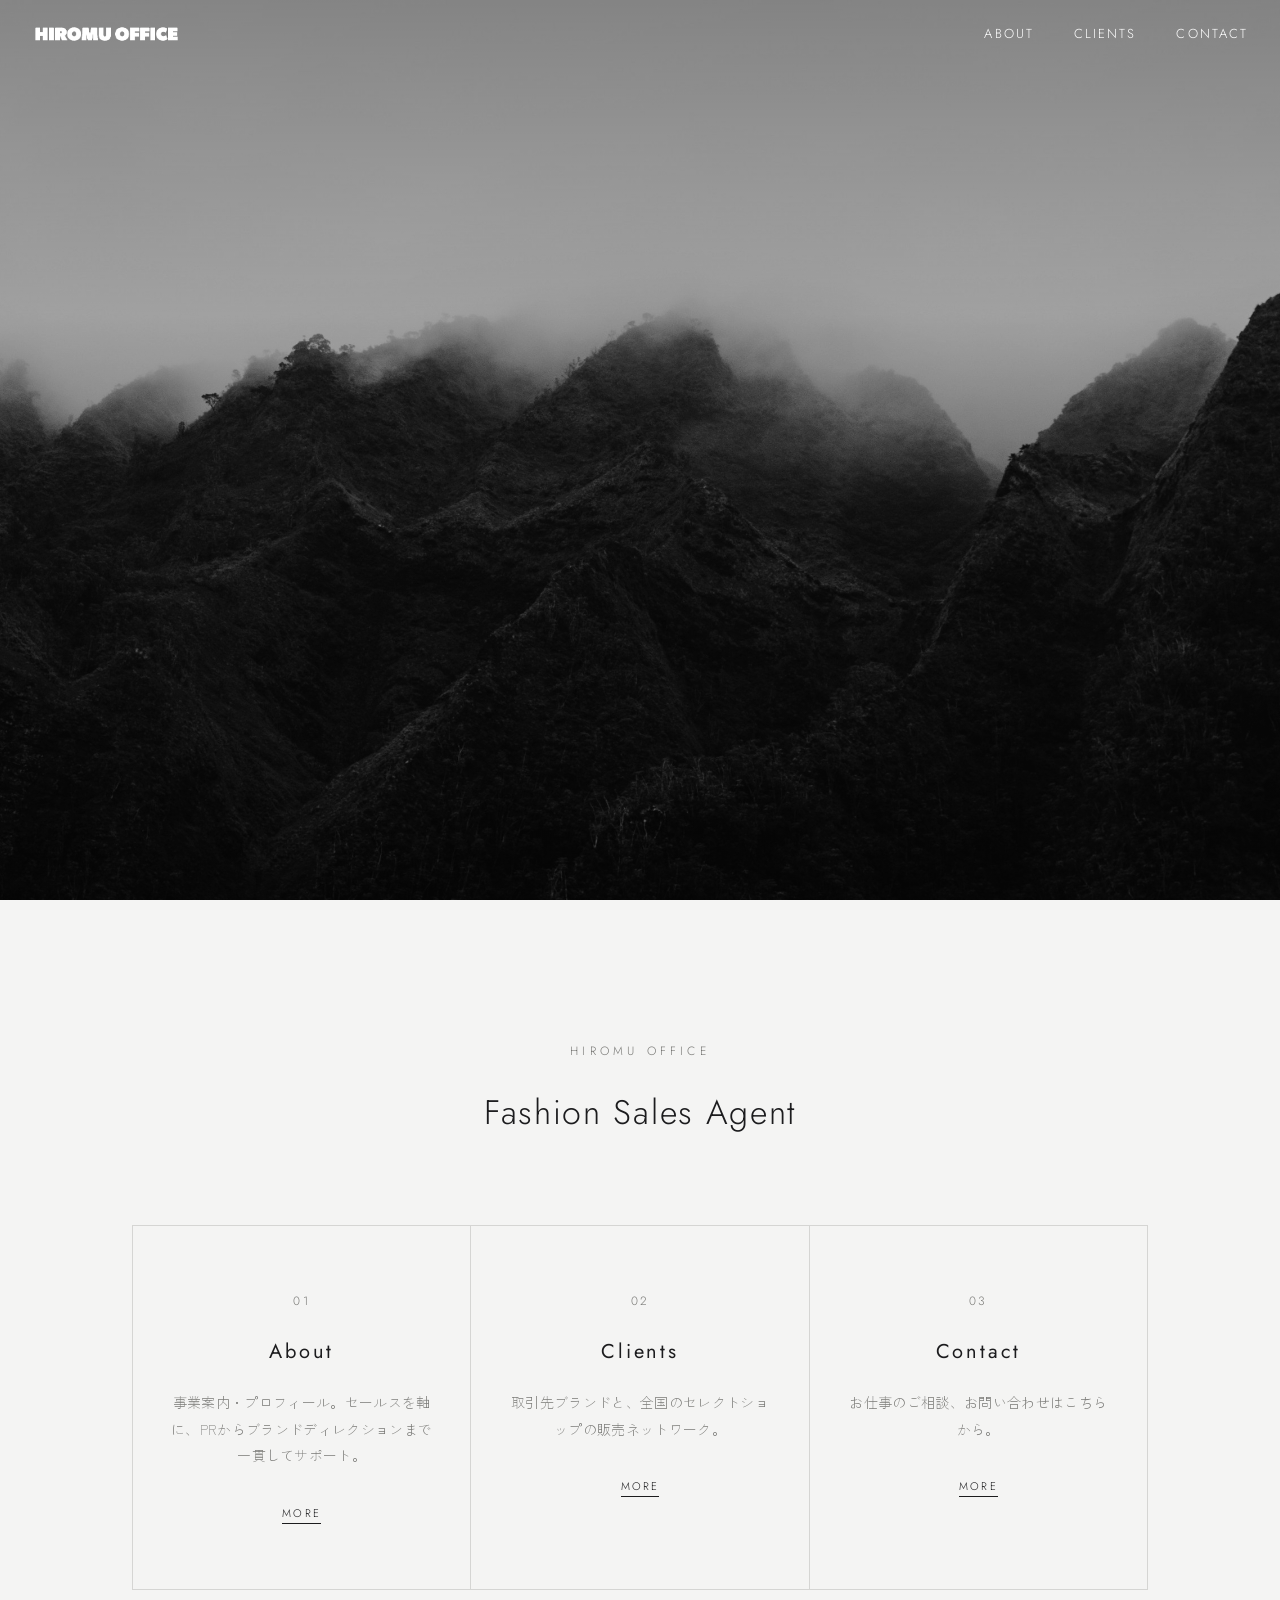
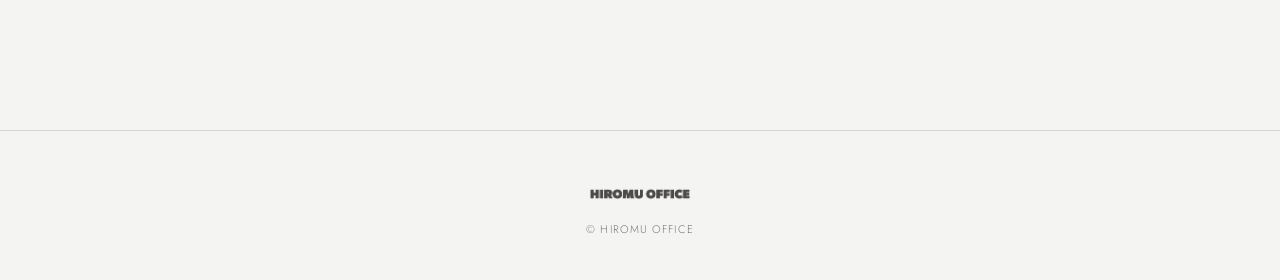
==== index.html @ c68a64c3 "Remove all headline text from TOP hero, keep photo only" ====
<!DOCTYPE html>
<html lang="ja">
<head>
<meta charset="UTF-8">
<meta name="viewport" content="width=device-width, initial-scale=1.0">
<title>HIROMU OFFICE | アパレル・アイウエア セールスエージェント</title>
<meta name="description" content="HIROMU OFFICEは、アパレル・アイウエア・服飾雑貨を中心に、ブランドと小売店をつなぐセールスエージェントです。セールス、PR、MD、マーケティング、ブランドディレクションまで一貫してサポートします。">
<link rel="stylesheet" href="css/style.css">
</head>
<body class="has-photo-hero">

<header class="site-header">
  <a href="index.html" class="logo-mark"><img src="assets/logo.png" alt="HIROMU OFFICE"></a>
  <button class="nav-toggle" aria-label="メニュー">
    <span></span><span></span><span></span>
  </button>
  <ul class="nav-list">
    <li><a href="about.html">About</a></li>
    <li><a href="clients.html">Clients</a></li>
    <li><a href="contact.html">Contact</a></li>
  </ul>
</header>

<section class="top-hero">
  <div class="top-hero-photo">
    <img src="assets/hero-mountains.jpg" alt="HIROMU OFFICE">
  </div>
</section>

<section class="section-pad" id="explore">
  <div class="wrap">
    <div class="section-head">
      <span class="eyebrow">HIROMU OFFICE</span>
      <h2 class="tagline">Fashion Sales Agent</h2>
    </div>
    <div class="card-grid">
      <a class="nav-card" href="about.html">
        <span class="num">01</span>
        <h3>About</h3>
        <p>事業案内・プロフィール。セールスを軸に、PRからブランドディレクションまで一貫してサポート。</p>
        <span class="more">More</span>
      </a>
      <a class="nav-card" href="clients.html">
        <span class="num">02</span>
        <h3>Clients</h3>
        <p>取引先ブランドと、全国のセレクトショップの販売ネットワーク。</p>
        <span class="more">More</span>
      </a>
      <a class="nav-card" href="contact.html">
        <span class="num">03</span>
        <h3>Contact</h3>
        <p>お仕事のご相談、お問い合わせはこちらから。</p>
        <span class="more">More</span>
      </a>
    </div>
  </div>
</section>

<footer class="site-footer">
  <img src="assets/logo.png" alt="HIROMU OFFICE">
  <p class="copyright">&copy; HIROMU OFFICE</p>
</footer>

<script src="js/main.js"></script>
</body>
</html>
---- css/style.css ----
@import url('https://fonts.googleapis.com/css2?family=Fraunces:opsz,wght@9..144,500;9..144,600;9..144,700&family=Jost:wght@300;400;500;700&family=Zen+Kaku+Gothic+New:wght@300;400;500;700&family=Zen+Old+Mincho:wght@400;500&display=swap');

:root {
  --ink: #1c1c1e;
  --paper: #f4f4f3;
  --line: #d5d5d3;
  --muted: #787875;
  --accent: #1c1c1e;
  --max: 1080px;
}

* { box-sizing: border-box; margin: 0; padding: 0; }

html { scroll-behavior: smooth; }

body {
  font-family: 'Zen Kaku Gothic New', -apple-system, BlinkMacSystemFont, 'Hiragino Sans', 'Yu Gothic', sans-serif;
  font-weight: 300;
  color: var(--ink);
  background: var(--paper);
  line-height: 1.9;
  letter-spacing: 0.02em;
  -webkit-font-smoothing: antialiased;
}

a { color: inherit; text-decoration: none; }

img { max-width: 100%; display: block; }

.wrap {
  max-width: var(--max);
  margin: 0 auto;
  padding: 0 32px;
}

/* Header */
.site-header {
  position: fixed;
  top: 0; left: 0; right: 0;
  z-index: 100;
  display: flex;
  align-items: center;
  justify-content: space-between;
  padding: 22px 32px;
  mix-blend-mode: normal;
  transition: background 0.3s ease, box-shadow 0.3s ease;
}

.site-header.solid {
  background: rgba(250, 250, 248, 0.92);
  backdrop-filter: blur(6px);
  box-shadow: 0 1px 0 var(--line);
}

.logo-mark img { height: 20px; width: auto; }

.nav-list {
  display: flex;
  gap: 40px;
  list-style: none;
  font-family: 'Jost', sans-serif;
  font-size: 13px;
  letter-spacing: 0.16em;
  text-transform: uppercase;
}

.nav-list a {
  position: relative;
  padding-bottom: 4px;
}

.nav-list a::after {
  content: '';
  position: absolute;
  left: 0; right: 0; bottom: 0;
  height: 1px;
  background: var(--ink);
  transform: scaleX(0);
  transform-origin: right;
  transition: transform 0.3s ease;
}

.nav-list a:hover::after,
.nav-list a.active::after {
  transform: scaleX(1);
  transform-origin: left;
}

.nav-toggle {
  display: none;
  flex-direction: column;
  gap: 5px;
  background: none;
  border: none;
  cursor: pointer;
  z-index: 200;
}

.nav-toggle span {
  width: 24px;
  height: 1px;
  background: var(--ink);
  display: block;
}

/* TOP page: full-bleed photo hero */
.top-hero {
  position: relative;
  height: 100svh;
  overflow: hidden;
}

.top-hero-photo {
  position: absolute;
  inset: 0;
}

.top-hero-photo img {
  width: 100%;
  height: 100%;
  object-fit: cover;
  display: block;
  filter: contrast(0.92) brightness(0.85) saturate(0.9);
}

.top-hero-photo::after {
  content: '';
  position: absolute;
  inset: 0;
  background: linear-gradient(180deg, rgba(0,0,0,0.35) 0%, rgba(0,0,0,0.15) 35%, rgba(0,0,0,0.45) 100%);
}

body.has-photo-hero .site-header:not(.solid) .logo-mark img {
  filter: invert(1) brightness(1.6);
}

body.has-photo-hero .site-header:not(.solid):not(:has(.nav-list.open)) .nav-toggle span {
  background: #fff;
}

@media (min-width: 861px) {
  body.has-photo-hero .site-header:not(.solid) .nav-list a {
    color: #fff;
  }
}

/* Section shell */
section { position: relative; }

.section-pad {
  padding: 140px 0;
}

.section-pad + .section-pad,
.section-alt + .section-pad {
  border-top: 1px solid var(--line);
}

.section-alt {
  background: #e9e9e7;
}

.section-head {
  text-align: center;
  margin-bottom: 80px;
}

.section-head .eyebrow {
  font-family: 'Jost', sans-serif;
  font-size: 12px;
  letter-spacing: 0.35em;
  text-transform: uppercase;
  color: var(--muted);
  display: block;
  margin-bottom: 18px;
}

.section-head h2 {
  font-weight: 500;
  font-size: clamp(22px, 3vw, 30px);
  letter-spacing: 0.08em;
}

.section-head h2.tagline {
  font-family: 'Jost', sans-serif;
  font-weight: 300;
  font-size: clamp(20px, 3.4vw, 34px);
  letter-spacing: 0.05em;
}

/* Nav cards on top page */
.card-grid {
  display: grid;
  grid-template-columns: repeat(3, 1fr);
  gap: 1px;
  background: var(--line);
  border: 1px solid var(--line);
}

.nav-card {
  background: var(--paper);
  padding: 64px 36px;
  text-align: center;
  transition: background 0.3s ease;
}

.nav-card:hover { background: #fff; }

.nav-card .num {
  font-family: 'Jost', sans-serif;
  font-size: 12px;
  color: var(--muted);
  letter-spacing: 0.2em;
  margin-bottom: 20px;
  display: block;
}

.nav-card h3 {
  font-family: 'Jost', sans-serif;
  font-weight: 400;
  font-size: 20px;
  letter-spacing: 0.14em;
  margin-bottom: 18px;
}

.nav-card p {
  font-size: 14px;
  color: var(--muted);
  line-height: 1.9;
  margin-bottom: 26px;
}

.nav-card .more {
  font-family: 'Jost', sans-serif;
  font-size: 11px;
  letter-spacing: 0.2em;
  text-transform: uppercase;
  border-bottom: 1px solid var(--ink);
  padding-bottom: 2px;
}

/* Body copy */
.lead {
  max-width: 720px;
  margin: 0 auto;
  font-size: 16px;
  line-height: 2.1;
}

.lead p + p { margin-top: 1.6em; }

.director-intro {
  font-family: 'Zen Old Mincho', serif;
  font-weight: 400;
  font-size: 14px;
  letter-spacing: 0.03em;
}

.director-block .name-jp.director-intro {
  font-size: 17px;
  font-weight: 500;
}

.director-block {
  max-width: 720px;
  margin: 64px auto 0;
  padding-top: 40px;
  border-top: 1px solid var(--line);
  text-align: center;
}

/* Split layout: media + body side by side */
.split {
  display: grid;
  grid-template-columns: minmax(240px, 360px) 1fr;
  gap: 64px;
  align-items: start;
  max-width: var(--max);
  margin: 0 auto;
}

.split.split-reverse {
  grid-template-columns: 1fr minmax(240px, 360px);
}

.split.split-reverse .split-media { order: 2; }
.split.split-reverse .split-body { order: 1; }

.split-media img {
  width: 100%;
  aspect-ratio: 4 / 5;
  object-fit: cover;
  filter: grayscale(1);
}

.no-image-media {
  aspect-ratio: 4 / 5;
  display: flex;
  align-items: center;
  justify-content: center;
  border: 1px solid var(--line);
}

.no-image-media span {
  font-family: 'Jost', sans-serif;
  font-size: 12px;
  letter-spacing: 0.14em;
  text-transform: uppercase;
  color: var(--muted);
}

.split-body .lead {
  max-width: none;
  margin: 0;
}

.split-body .director-block {
  max-width: none;
  margin: 48px 0 0;
  text-align: left;
}

@media (max-width: 860px) {
  .split,
  .split.split-reverse {
    grid-template-columns: 1fr;
    gap: 32px;
  }

  .split.split-reverse .split-media,
  .split.split-reverse .split-body {
    order: initial;
  }

  .split-media img {
    max-width: 340px;
    margin: 0 auto;
  }
}

.director-block .role {
  font-family: 'Jost', sans-serif;
  font-size: 11px;
  letter-spacing: 0.25em;
  text-transform: uppercase;
  color: var(--muted);
  margin-bottom: 14px;
}

.director-block .name-jp {
  font-size: 20px;
  letter-spacing: 0.1em;
  margin-bottom: 6px;
}

.director-block .name-en {
  font-family: 'Jost', sans-serif;
  font-size: 13px;
  letter-spacing: 0.12em;
  color: var(--muted);
}

/* Services */
.service-buttons {
  max-width: var(--max);
  margin: 0 auto;
  display: flex;
  flex-wrap: wrap;
  justify-content: center;
  gap: 18px;
}

.service-btn {
  position: relative;
  font-family: 'Jost', sans-serif;
  background: transparent;
  border: 1px solid var(--ink);
  border-radius: 999px;
  padding: 16px 30px;
  cursor: pointer;
  -webkit-tap-highlight-color: transparent;
}

.btn-label {
  position: relative;
  z-index: 1;
  font-size: 13px;
  letter-spacing: 0.1em;
  text-transform: uppercase;
  color: var(--ink);
  transition: color 0.3s ease;
}

.service-btn::before {
  content: '';
  position: absolute;
  inset: 0;
  border-radius: 999px;
  background: var(--ink);
  transform: scaleX(0);
  transition: transform 0.35s ease;
  z-index: 0;
}

.service-btn:hover::before,
.service-btn:focus-visible::before {
  transform: scaleX(1);
}

.service-btn:hover .btn-label,
.service-btn:focus-visible .btn-label {
  color: var(--paper);
}

.btn-tooltip {
  position: absolute;
  bottom: calc(100% + 14px);
  left: 50%;
  width: 240px;
  transform: translateX(-50%) translateY(6px);
  background: var(--ink);
  color: var(--paper);
  font-family: 'Zen Kaku Gothic New', sans-serif;
  font-size: 13px;
  line-height: 1.8;
  letter-spacing: 0.02em;
  text-transform: none;
  text-align: left;
  padding: 16px 18px;
  border-radius: 10px;
  opacity: 0;
  pointer-events: none;
  transition: opacity 0.25s ease, transform 0.25s ease;
  z-index: 20;
}

.btn-tooltip::after {
  content: '';
  position: absolute;
  top: 100%;
  left: 50%;
  transform: translateX(-50%);
  border: 6px solid transparent;
  border-top-color: var(--ink);
}

.service-btn:hover .btn-tooltip,
.service-btn:focus-visible .btn-tooltip,
.service-btn.is-open .btn-tooltip {
  opacity: 1;
  transform: translateX(-50%) translateY(0);
}

.service-btn.is-open::before {
  transform: scaleX(1);
}

.service-btn.is-open .btn-label {
  color: var(--paper);
}

/* Career timeline */
.timeline {
  max-width: 760px;
  margin: 0 auto;
}

.timeline-item {
  display: grid;
  grid-template-columns: 150px 1fr;
  gap: 32px;
  padding: 36px 0;
  border-bottom: 1px solid var(--line);
}

.timeline-item:first-child { border-top: 1px solid var(--line); }

.timeline-item .year {
  font-family: 'Jost', sans-serif;
  font-size: 14px;
  letter-spacing: 0.08em;
  color: var(--muted);
  white-space: nowrap;
}

.timeline-item .org {
  font-size: 16px;
  font-weight: 500;
  letter-spacing: 0.04em;
  margin-bottom: 10px;
}

.timeline-item .desc {
  font-size: 14px;
  color: var(--muted);
  line-height: 1.85;
}

/* Clients */
.client-grid {
  max-width: 460px;
  margin: 0 auto;
  display: flex;
  flex-direction: column;
  gap: 110px;
}

.client-card {
  text-align: center;
}

.client-photo {
  aspect-ratio: 4 / 5;
  overflow: hidden;
  margin-bottom: 26px;
}

.client-photo img {
  width: 100%;
  height: 100%;
  object-fit: cover;
  filter: grayscale(1);
  transition: filter 0.4s ease, transform 0.6s ease;
}

.client-card:hover .client-photo img {
  filter: grayscale(0);
  transform: scale(1.03);
}

.client-card .client-name {
  display: block;
  font-family: 'Jost', sans-serif;
  font-size: clamp(22px, 3.2vw, 32px);
  letter-spacing: 0.06em;
  text-transform: uppercase;
}

.client-card .client-name.normal-case {
  text-transform: none;
}

.client-card.no-image {
  padding: 60px 0;
  border: 1px solid var(--line);
}

.client-card.no-image .client-name {
  color: var(--muted);
}

.network-text {
  max-width: 640px;
  margin: 48px auto 0;
  text-align: center;
  font-size: 15px;
  color: var(--muted);
  line-height: 2;
}

.network-text strong {
  color: var(--ink);
  font-weight: 500;
}

/* Contact form */
.contact-form {
  max-width: 560px;
  margin: 0 auto;
}

.field {
  margin-bottom: 30px;
}

.field label {
  display: block;
  font-family: 'Jost', sans-serif;
  font-size: 11px;
  letter-spacing: 0.2em;
  text-transform: uppercase;
  color: var(--muted);
  margin-bottom: 10px;
}

.field input,
.field textarea {
  width: 100%;
  border: none;
  border-bottom: 1px solid var(--line);
  background: transparent;
  padding: 10px 2px;
  font-family: inherit;
  font-size: 15px;
  color: var(--ink);
  transition: border-color 0.3s ease;
}

.field textarea { resize: vertical; min-height: 120px; }

.field input:focus,
.field textarea:focus {
  outline: none;
  border-color: var(--ink);
}

.field .req {
  font-size: 10px;
  color: var(--muted);
  margin-left: 6px;
}

.submit-btn {
  display: inline-block;
  font-family: 'Jost', sans-serif;
  font-size: 12px;
  letter-spacing: 0.2em;
  text-transform: uppercase;
  background: var(--ink);
  color: var(--paper);
  border: 1px solid var(--ink);
  padding: 16px 44px;
  cursor: pointer;
  transition: background 0.3s ease, color 0.3s ease;
  width: 100%;
}

.submit-btn:hover {
  background: transparent;
  color: var(--ink);
}

.submit-btn:disabled {
  opacity: 0.5;
  cursor: default;
}

.form-status {
  margin-top: 20px;
  text-align: center;
  font-size: 13px;
  letter-spacing: 0.04em;
  min-height: 1.4em;
}

.form-status.is-success { color: #2f6b3a; }
.form-status.is-error { color: #a33; }

.contact-note {
  max-width: 560px;
  margin: 0 auto 56px;
  text-align: center;
  font-size: 13px;
  color: var(--muted);
  line-height: 1.9;
}

/* Footer */
.site-footer {
  padding: 56px 32px 40px;
  text-align: center;
  border-top: 1px solid var(--line);
}

.site-footer img {
  height: 14px;
  margin: 0 auto 18px;
  opacity: 0.7;
}

.site-footer .copyright {
  font-family: 'Jost', sans-serif;
  font-size: 11px;
  letter-spacing: 0.1em;
  color: var(--muted);
}

/* Responsive */
@media (max-width: 860px) {
  .nav-list {
    position: fixed;
    top: 0; right: 0;
    height: 100vh;
    width: 78vw;
    max-width: 320px;
    background: var(--paper);
    flex-direction: column;
    justify-content: center;
    align-items: flex-start;
    gap: 30px;
    padding: 0 48px;
    transform: translateX(100%);
    transition: transform 0.4s ease;
    box-shadow: -2px 0 24px rgba(0,0,0,0.06);
  }

  .nav-list.open { transform: translateX(0); }

  .nav-toggle { display: flex; }

  .card-grid { grid-template-columns: 1fr; }

  .service-buttons { gap: 12px; }

  .btn-tooltip { width: min(230px, 76vw); }

  .timeline-item { grid-template-columns: 1fr; gap: 10px; }

  .client-grid { gap: 70px; }

  .section-pad { padding: 90px 0; }

  .hero-split {
    grid-template-columns: 1fr;
    min-height: auto;
    padding: 16px;
    gap: 16px;
  }

  .hero-split-text { padding: 100px 8px 24px; }

  .hero-split-media { aspect-ratio: 4 / 5; border-radius: 16px; }
}
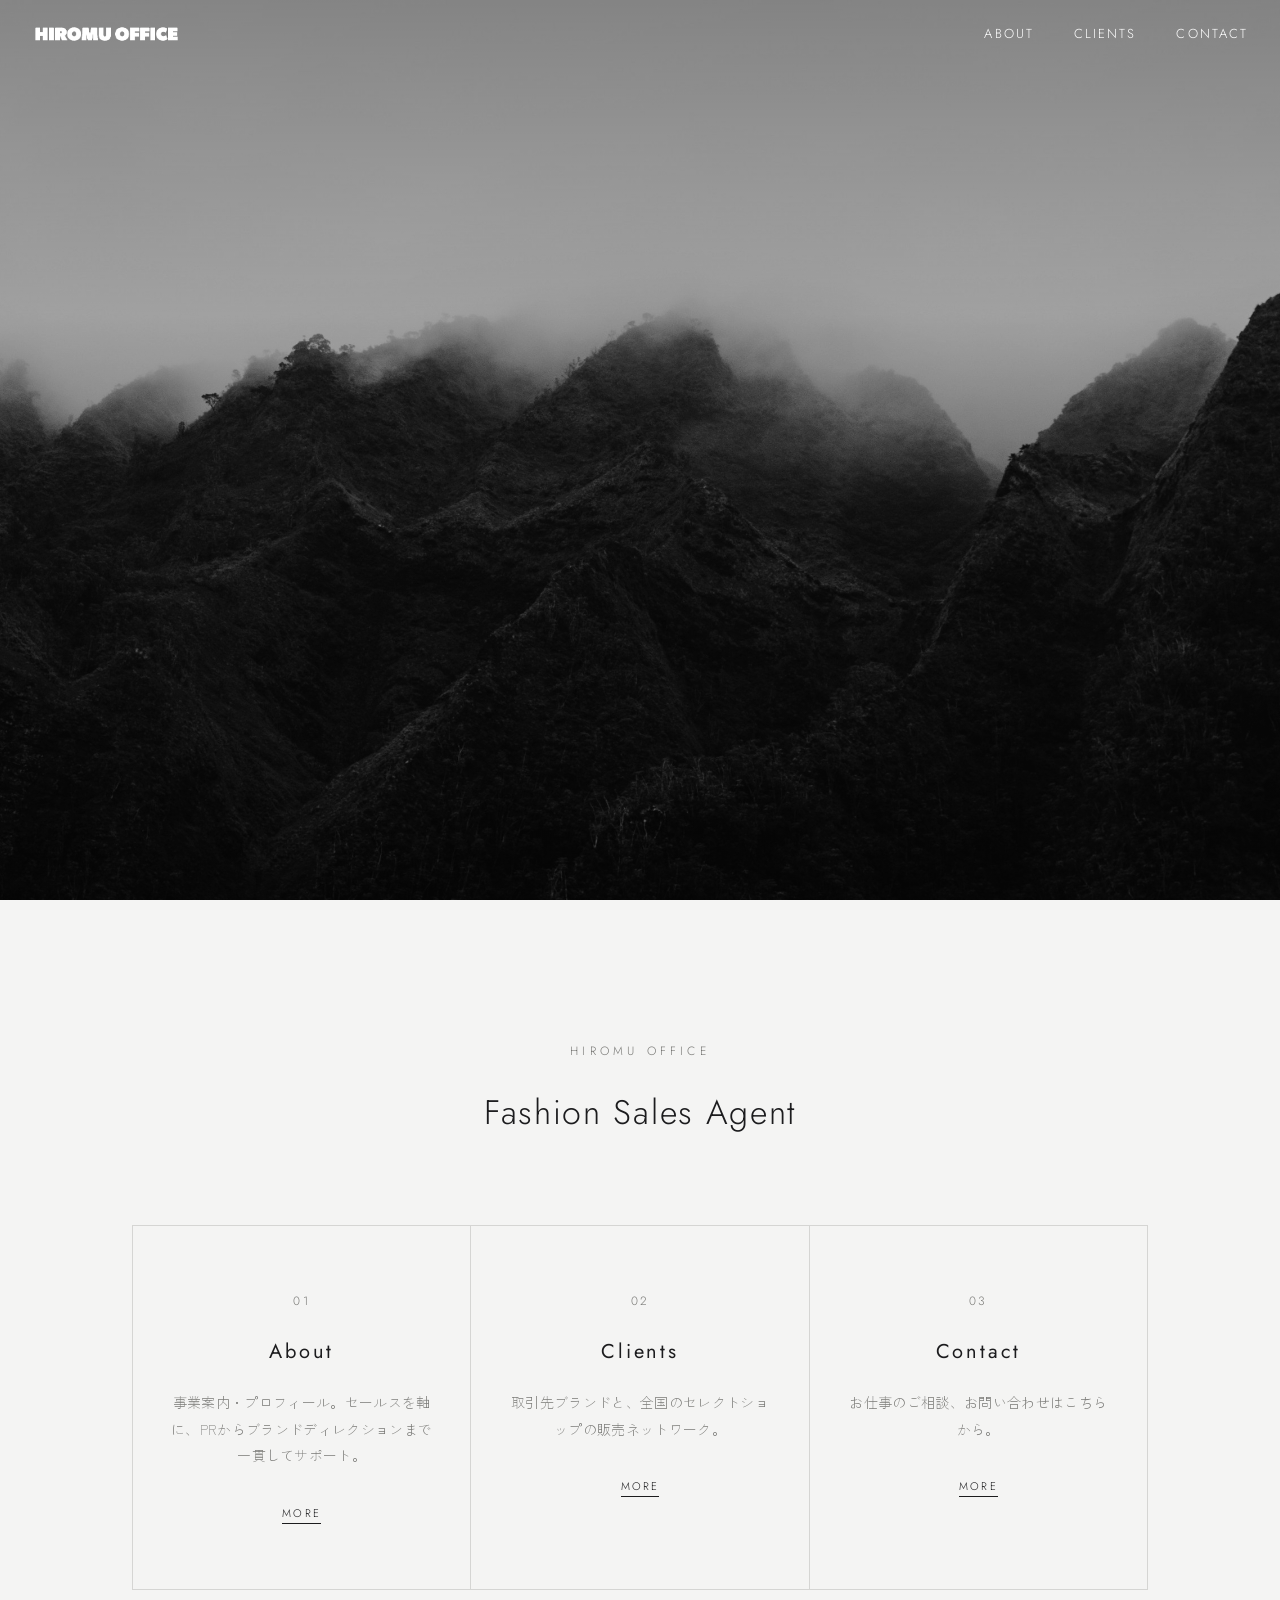
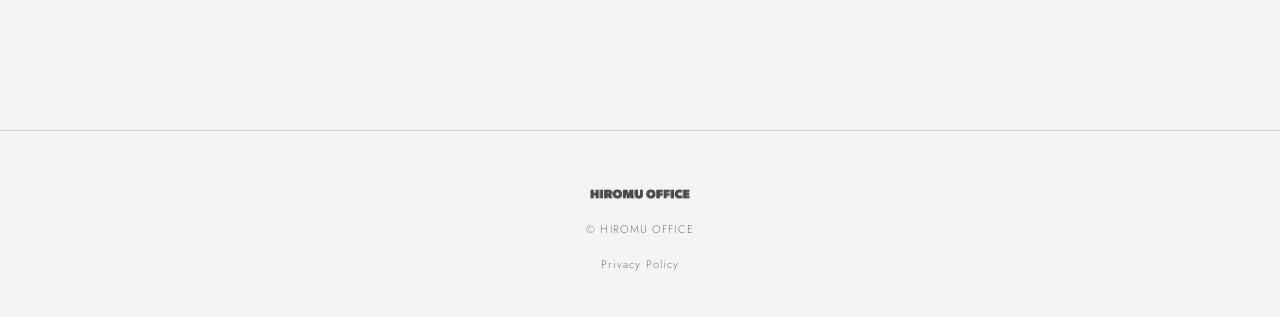
==== commit b95f96cd: "Add Privacy Policy page and link it from the site footer" ====
--- a/index.html
+++ b/index.html
@@ -59,6 +59,7 @@
 <footer class="site-footer">
   <img src="assets/logo.png" alt="HIROMU OFFICE">
   <p class="copyright">&copy; HIROMU OFFICE</p>
+  <a href="privacy.html" class="footer-link">Privacy Policy</a>
 </footer>
 
 <script src="js/main.js"></script>
--- a/css/style.css
+++ b/css/style.css
@@ -163,6 +163,67 @@
 .section-head {
   text-align: center;
   margin-bottom: 80px;
+}
+
+/* Full-bleed photo background section (About page director intro) */
+.photo-bg-section {
+  position: relative;
+  overflow: hidden;
+  padding: 160px 0;
+  min-height: 90vh;
+  display: flex;
+  align-items: center;
+  background: var(--paper);
+}
+
+.photo-bg-media {
+  position: absolute;
+  inset: 0;
+  z-index: 0;
+}
+
+.photo-bg-media img {
+  width: 100%;
+  height: 100%;
+  object-fit: cover;
+  display: block;
+  filter: contrast(0.9) brightness(1.05) saturate(0.85);
+  opacity: 0.16;
+}
+
+.photo-bg-media::after {
+  content: '';
+  position: absolute;
+  inset: 0;
+  background: linear-gradient(100deg, var(--paper) 0%, rgba(244,244,243,0.75) 45%, rgba(244,244,243,0.55) 100%);
+}
+
+.photo-bg-content {
+  position: relative;
+  z-index: 1;
+}
+
+.photo-bg-content .section-head {
+  text-align: left;
+  margin-bottom: 40px;
+}
+
+.photo-bg-content .lead {
+  max-width: 560px;
+  margin: 0;
+}
+
+.photo-bg-content .director-block {
+  max-width: 560px;
+  margin: 48px 0 0;
+  text-align: left;
+}
+
+@media (max-width: 860px) {
+  .photo-bg-section {
+    padding: 100px 0;
+    min-height: auto;
+  }
 }
 
 .section-head .eyebrow {
@@ -675,6 +736,102 @@
   color: var(--muted);
 }
 
+.site-footer .footer-link {
+  display: inline-block;
+  margin-top: 14px;
+  font-family: 'Jost', sans-serif;
+  font-size: 11px;
+  letter-spacing: 0.1em;
+  color: var(--muted);
+  border-bottom: 1px solid transparent;
+}
+
+.site-footer .footer-link:hover {
+  border-bottom-color: var(--muted);
+}
+
+/* Legal / Privacy Policy */
+.legal {
+  max-width: 720px;
+  margin: 0 auto;
+  font-size: 15px;
+  line-height: 1.9;
+}
+
+.legal .meta {
+  font-family: 'Jost', sans-serif;
+  font-size: 12px;
+  letter-spacing: 0.04em;
+  color: var(--muted);
+  margin-bottom: 40px;
+}
+
+.legal p {
+  margin-bottom: 1.2em;
+}
+
+.legal .article-title {
+  font-weight: 500;
+  font-size: 17px;
+  letter-spacing: 0.03em;
+  margin: 48px 0 16px;
+  padding-top: 32px;
+  border-top: 1px solid var(--line);
+}
+
+.legal .article-title:first-of-type {
+  margin-top: 0;
+  padding-top: 0;
+  border-top: none;
+}
+
+.legal ul {
+  margin: 0 0 1.2em;
+  padding-left: 1.4em;
+}
+
+.legal li {
+  color: var(--muted);
+  margin-bottom: 10px;
+  line-height: 1.8;
+}
+
+.legal-table {
+  margin-top: 56px;
+  padding-top: 32px;
+  border-top: 1px solid var(--line);
+  display: grid;
+  grid-template-columns: 140px 1fr;
+  gap: 14px 24px;
+  font-size: 14px;
+}
+
+.legal-table dt {
+  color: var(--muted);
+}
+
+.legal-table dd {
+  color: var(--ink);
+  line-height: 1.8;
+}
+
+@media (max-width: 860px) {
+  .legal-table {
+    grid-template-columns: 1fr;
+    gap: 4px 0;
+  }
+
+  .legal-table dt {
+    margin-top: 16px;
+    font-size: 12px;
+    letter-spacing: 0.05em;
+  }
+
+  .legal-table dt:first-child {
+    margin-top: 0;
+  }
+}
+
 /* Responsive */
 @media (max-width: 860px) {
   .nav-list {
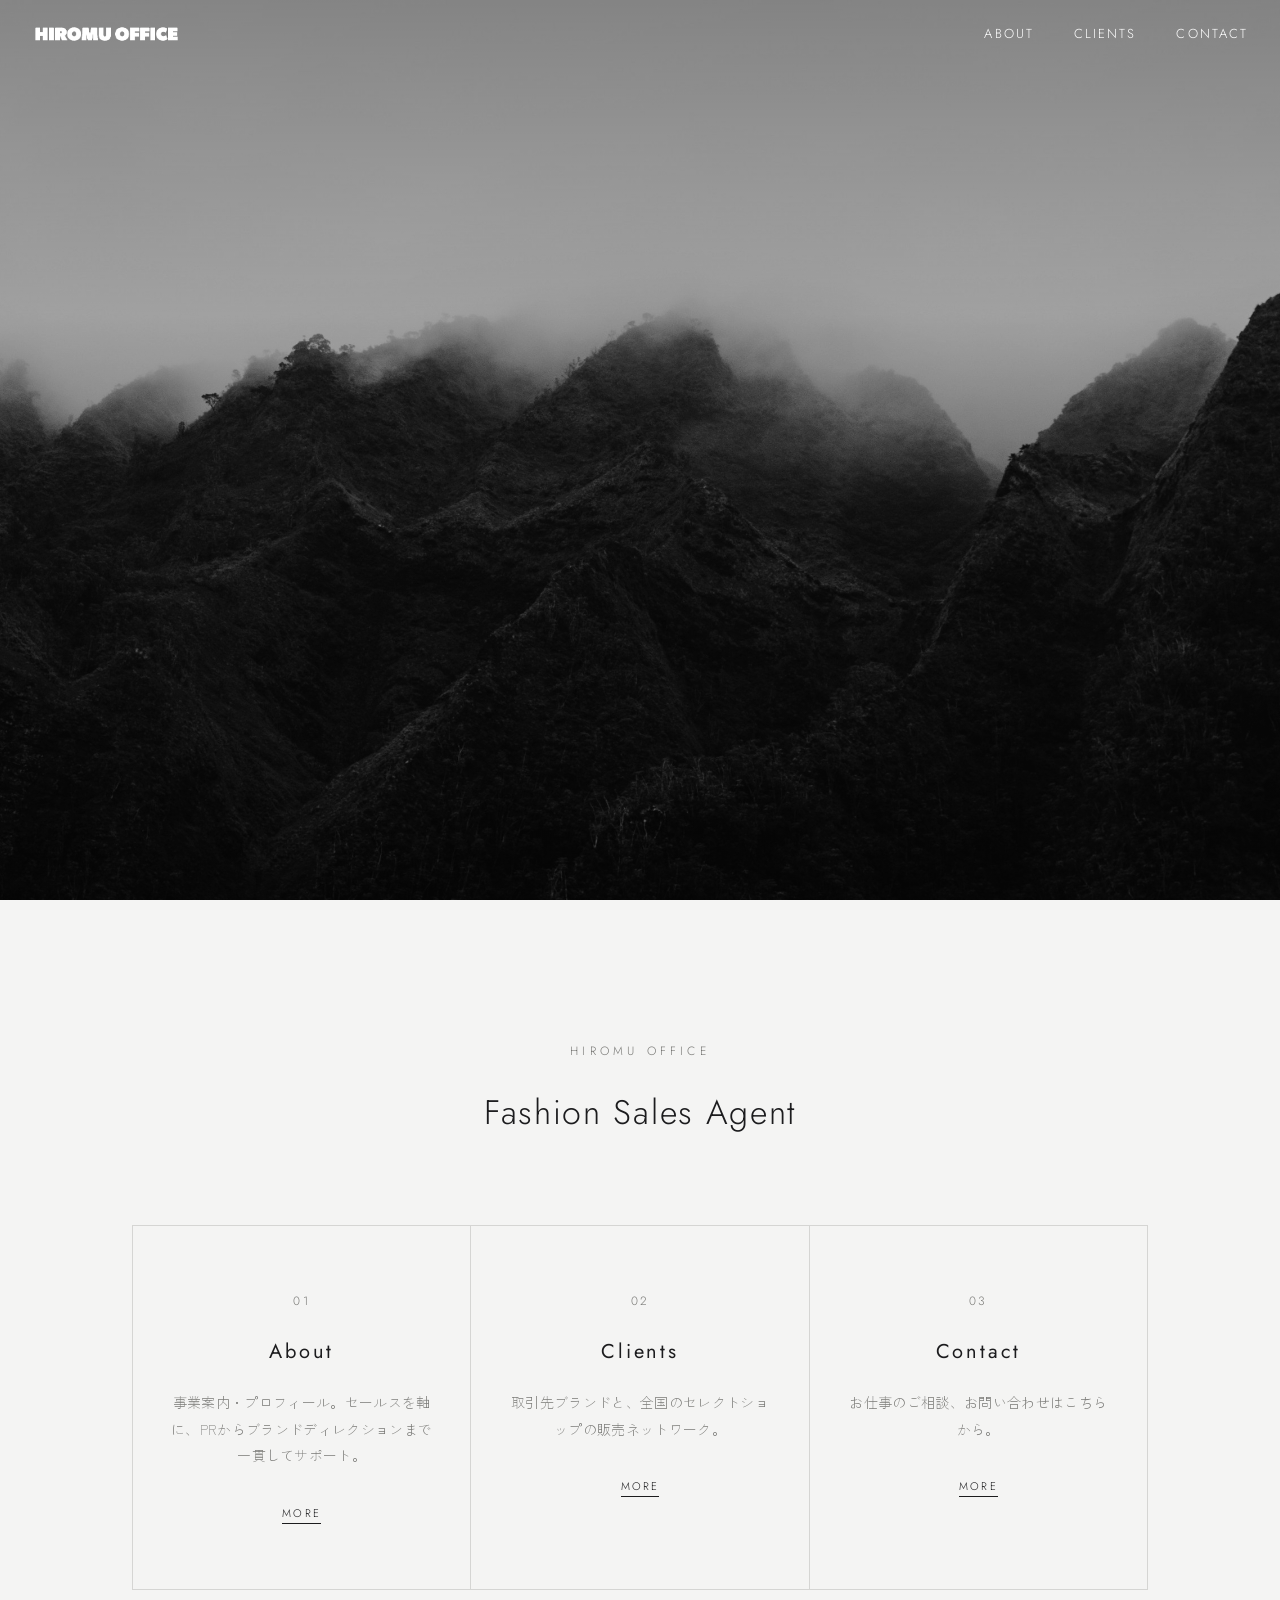
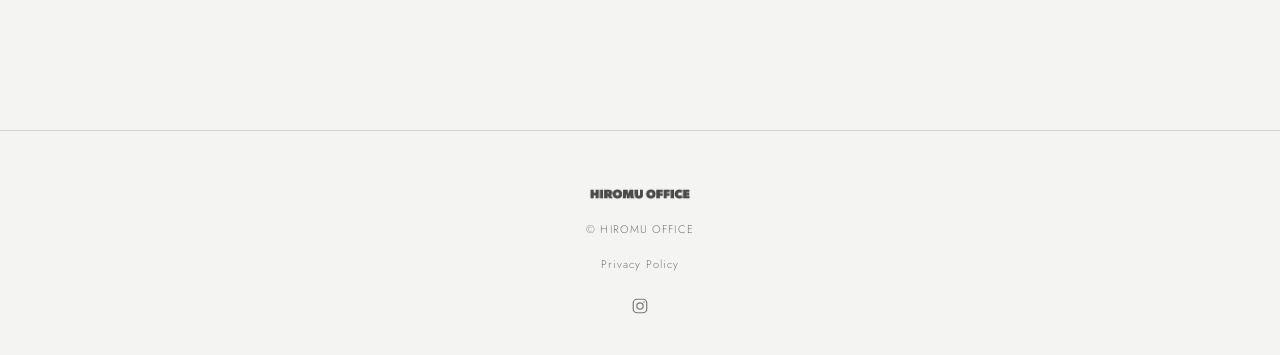
==== commit 26421209: "Add Instagram icon placeholder to footer (link to be set later)" ====
--- a/index.html
+++ b/index.html
@@ -60,6 +60,16 @@
   <img src="assets/logo.png" alt="HIROMU OFFICE">
   <p class="copyright">&copy; HIROMU OFFICE</p>
   <a href="privacy.html" class="footer-link">Privacy Policy</a>
+  <div class="social-links">
+    <!-- TODO: set the real Instagram URL -->
+    <a href="#" class="social-link" aria-label="Instagram">
+      <svg viewBox="0 0 24 24" width="18" height="18" fill="none" stroke="currentColor" stroke-width="1.6">
+        <rect x="3" y="3" width="18" height="18" rx="5"/>
+        <circle cx="12" cy="12" r="4.2"/>
+        <circle cx="17.4" cy="6.6" r="1" fill="currentColor" stroke="none"/>
+      </svg>
+    </a>
+  </div>
 </footer>
 
 <script src="js/main.js"></script>
--- a/css/style.css
+++ b/css/style.css
@@ -671,6 +671,38 @@
   margin-left: 6px;
 }
 
+.field-consent {
+  margin-bottom: 34px;
+}
+
+.consent-label {
+  display: flex;
+  align-items: flex-start;
+  gap: 10px;
+  cursor: pointer;
+}
+
+.consent-label input[type="checkbox"] {
+  width: 16px;
+  height: 16px;
+  margin-top: 2px;
+  flex-shrink: 0;
+  accent-color: var(--ink);
+  cursor: pointer;
+}
+
+.consent-label span {
+  font-size: 13px;
+  line-height: 1.7;
+  color: var(--muted);
+}
+
+.consent-label a {
+  color: var(--ink);
+  text-decoration: underline;
+  text-underline-offset: 2px;
+}
+
 .submit-btn {
   display: inline-block;
   font-family: 'Jost', sans-serif;
@@ -748,6 +780,25 @@
 
 .site-footer .footer-link:hover {
   border-bottom-color: var(--muted);
+}
+
+.social-links {
+  display: flex;
+  justify-content: center;
+  margin-top: 20px;
+}
+
+.social-link {
+  color: var(--muted);
+  transition: color 0.3s ease;
+}
+
+.social-link:hover {
+  color: var(--ink);
+}
+
+.social-link svg {
+  display: block;
 }
 
 /* Legal / Privacy Policy */
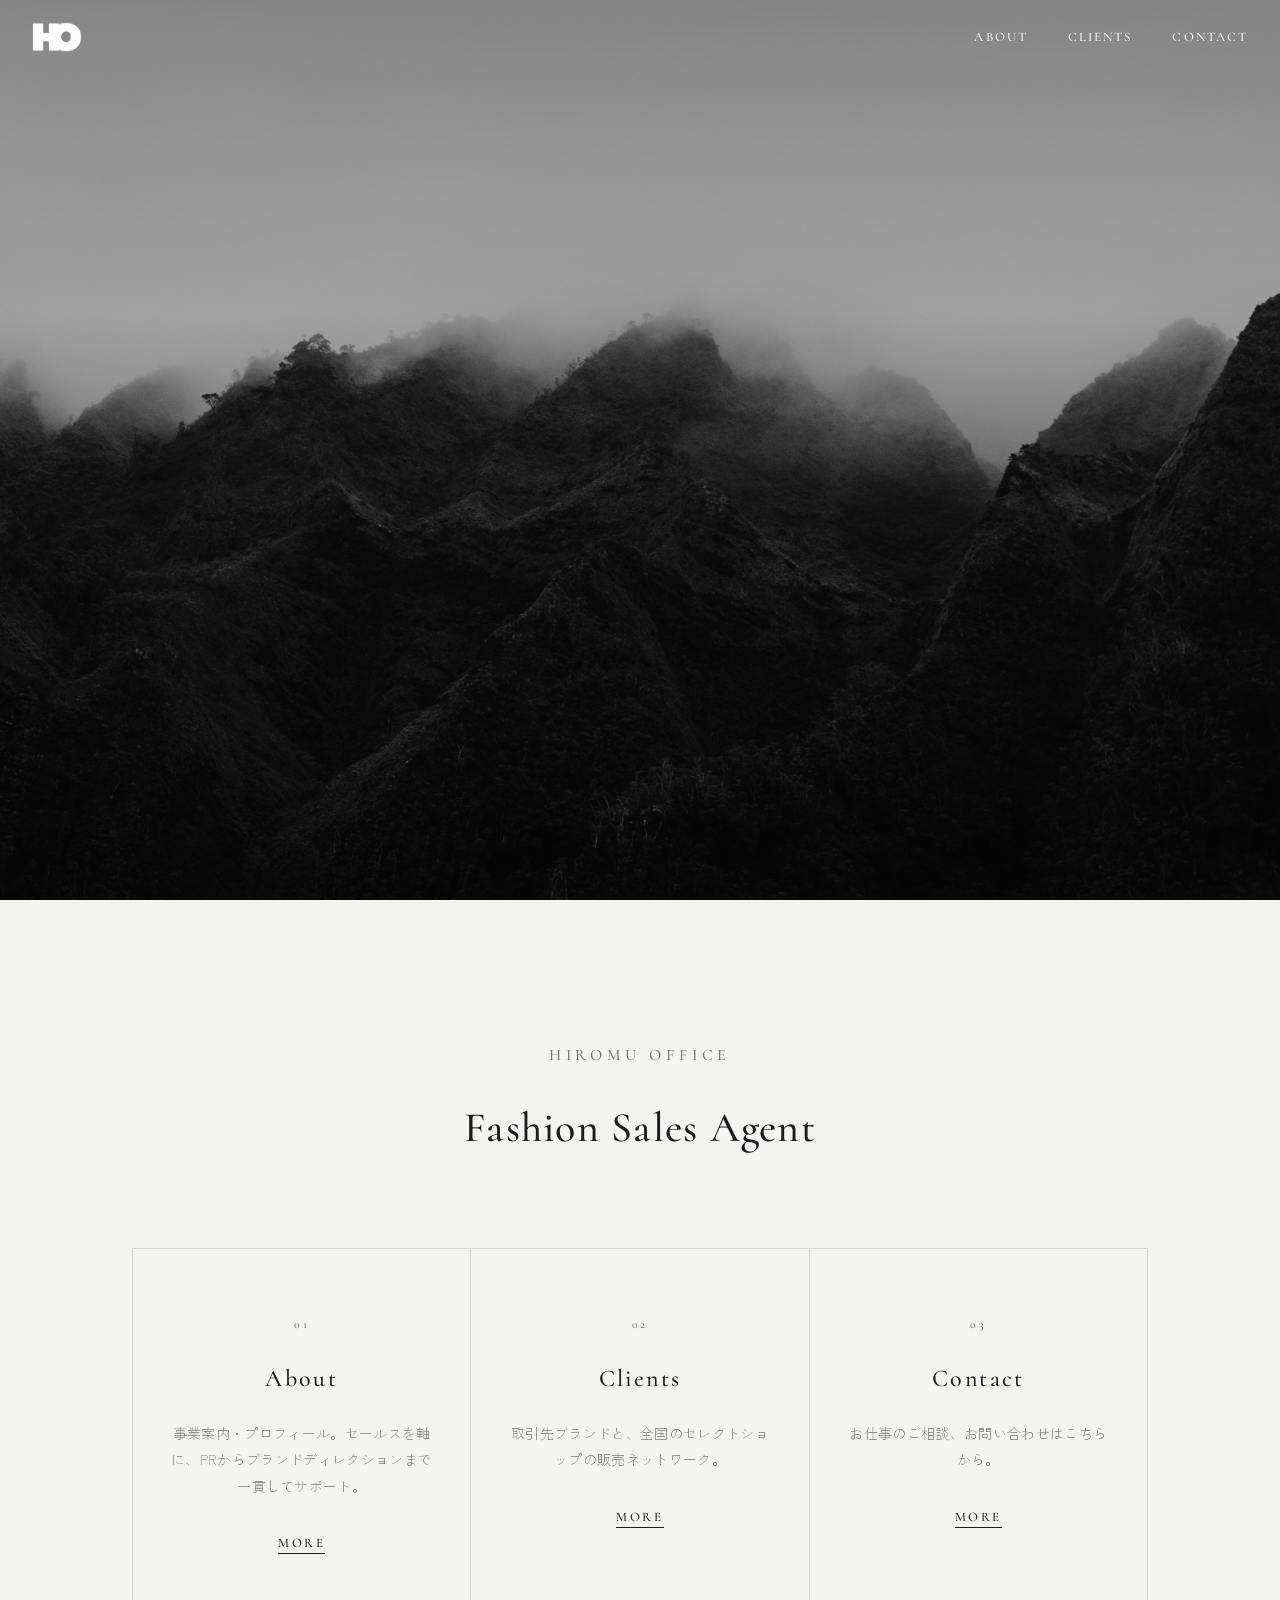
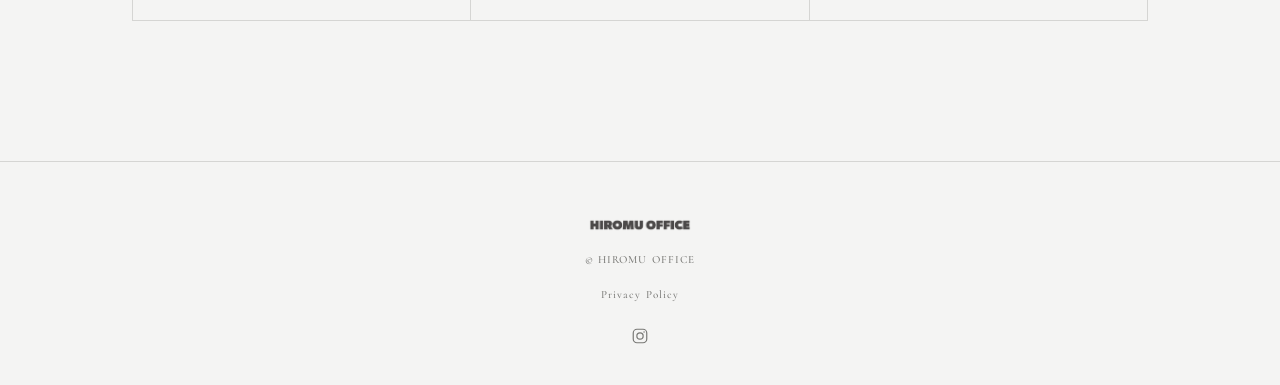
==== commit 923ba107: "Replace header logo, remove Retail Network section, and lay out client cards 3-then-2 across; remove" ====
--- a/index.html
+++ b/index.html
@@ -10,7 +10,7 @@
 <body class="has-photo-hero">
 
 <header class="site-header">
-  <a href="index.html" class="logo-mark"><img src="assets/logo.png" alt="HIROMU OFFICE"></a>
+  <a href="index.html" class="logo-mark"><img src="assets/header-logo.png" alt="HIROMU OFFICE"></a>
   <button class="nav-toggle" aria-label="メニュー">
     <span></span><span></span><span></span>
   </button>
--- a/css/style.css
+++ b/css/style.css
@@ -1,4 +1,4 @@
-@import url('https://fonts.googleapis.com/css2?family=Fraunces:opsz,wght@9..144,500;9..144,600;9..144,700&family=Jost:wght@300;400;500;700&family=Zen+Kaku+Gothic+New:wght@300;400;500;700&family=Zen+Old+Mincho:wght@400;500&display=swap');
+@import url('https://fonts.googleapis.com/css2?family=Cormorant:wght@400;500&family=Fraunces:opsz,wght@9..144,500;9..144,600;9..144,700&family=Jost:wght@300;400;500;700&family=Zen+Kaku+Gothic+New:wght@300;400;500;700&family=Zen+Old+Mincho:wght@400;500&display=swap');
 
 :root {
   --ink: #1c1c1e;
@@ -52,13 +52,14 @@
   box-shadow: 0 1px 0 var(--line);
 }
 
-.logo-mark img { height: 20px; width: auto; }
+.logo-mark img { height: 30px; width: auto; }
 
 .nav-list {
   display: flex;
   gap: 40px;
   list-style: none;
-  font-family: 'Jost', sans-serif;
+  font-family: 'Cormorant', serif;
+  font-weight: 500;
   font-size: 13px;
   letter-spacing: 0.16em;
   text-transform: uppercase;
@@ -226,12 +227,16 @@
   }
 }
 
+.eyebrow {
+  font-family: 'Cormorant', serif;
+  font-weight: 500;
+  font-size: 16px;
+  letter-spacing: 0.3em;
+  text-transform: uppercase;
+  color: var(--muted);
+}
+
 .section-head .eyebrow {
-  font-family: 'Jost', sans-serif;
-  font-size: 12px;
-  letter-spacing: 0.35em;
-  text-transform: uppercase;
-  color: var(--muted);
   display: block;
   margin-bottom: 18px;
 }
@@ -243,10 +248,10 @@
 }
 
 .section-head h2.tagline {
-  font-family: 'Jost', sans-serif;
-  font-weight: 300;
-  font-size: clamp(20px, 3.4vw, 34px);
-  letter-spacing: 0.05em;
+  font-family: 'Cormorant', serif;
+  font-weight: 500;
+  font-size: clamp(24px, 4vw, 42px);
+  letter-spacing: 0.03em;
 }
 
 /* Nav cards on top page */
@@ -268,7 +273,8 @@
 .nav-card:hover { background: #fff; }
 
 .nav-card .num {
-  font-family: 'Jost', sans-serif;
+  font-family: 'Cormorant', serif;
+  font-weight: 500;
   font-size: 12px;
   color: var(--muted);
   letter-spacing: 0.2em;
@@ -277,10 +283,10 @@
 }
 
 .nav-card h3 {
-  font-family: 'Jost', sans-serif;
-  font-weight: 400;
-  font-size: 20px;
-  letter-spacing: 0.14em;
+  font-family: 'Cormorant', serif;
+  font-weight: 500;
+  font-size: 24px;
+  letter-spacing: 0.1em;
   margin-bottom: 18px;
 }
 
@@ -292,8 +298,9 @@
 }
 
 .nav-card .more {
-  font-family: 'Jost', sans-serif;
-  font-size: 11px;
+  font-family: 'Cormorant', serif;
+  font-weight: 500;
+  font-size: 13px;
   letter-spacing: 0.2em;
   text-transform: uppercase;
   border-bottom: 1px solid var(--ink);
@@ -363,7 +370,8 @@
 }
 
 .no-image-media span {
-  font-family: 'Jost', sans-serif;
+  font-family: 'Cormorant', serif;
+  font-weight: 500;
   font-size: 12px;
   letter-spacing: 0.14em;
   text-transform: uppercase;
@@ -400,7 +408,8 @@
 }
 
 .director-block .role {
-  font-family: 'Jost', sans-serif;
+  font-family: 'Cormorant', serif;
+  font-weight: 500;
   font-size: 11px;
   letter-spacing: 0.25em;
   text-transform: uppercase;
@@ -415,7 +424,8 @@
 }
 
 .director-block .name-en {
-  font-family: 'Jost', sans-serif;
+  font-family: 'Cormorant', serif;
+  font-weight: 500;
   font-size: 13px;
   letter-spacing: 0.12em;
   color: var(--muted);
@@ -433,7 +443,8 @@
 
 .service-btn {
   position: relative;
-  font-family: 'Jost', sans-serif;
+  font-family: 'Cormorant', serif;
+  font-weight: 500;
   background: transparent;
   border: 1px solid var(--ink);
   border-radius: 999px;
@@ -537,7 +548,8 @@
 .timeline-item:first-child { border-top: 1px solid var(--line); }
 
 .timeline-item .year {
-  font-family: 'Jost', sans-serif;
+  font-family: 'Cormorant', serif;
+  font-weight: 500;
   font-size: 14px;
   letter-spacing: 0.08em;
   color: var(--muted);
@@ -559,14 +571,16 @@
 
 /* Clients */
 .client-grid {
-  max-width: 460px;
+  max-width: 900px;
   margin: 0 auto;
   display: flex;
-  flex-direction: column;
-  gap: 110px;
+  flex-wrap: wrap;
+  justify-content: center;
+  gap: 64px 40px;
 }
 
 .client-card {
+  flex: 0 1 260px;
   text-align: center;
 }
 
@@ -589,16 +603,13 @@
   transform: scale(1.03);
 }
 
-.client-card .client-name {
+.client-logo {
   display: block;
-  font-family: 'Jost', sans-serif;
-  font-size: clamp(22px, 3.2vw, 32px);
-  letter-spacing: 0.06em;
-  text-transform: uppercase;
-}
-
-.client-card .client-name.normal-case {
-  text-transform: none;
+  margin: 0 auto;
+  max-width: 200px;
+  max-height: 46px;
+  width: auto;
+  height: auto;
 }
 
 .client-card.no-image {
@@ -606,23 +617,11 @@
   border: 1px solid var(--line);
 }
 
-.client-card.no-image .client-name {
-  color: var(--muted);
-}
-
-.network-text {
-  max-width: 640px;
-  margin: 48px auto 0;
-  text-align: center;
-  font-size: 15px;
-  color: var(--muted);
-  line-height: 2;
-}
-
-.network-text strong {
-  color: var(--ink);
-  font-weight: 500;
-}
+.client-card.no-image .client-logo {
+  max-height: 56px;
+  opacity: 0.85;
+}
+
 
 /* Contact form */
 .contact-form {
@@ -705,8 +704,9 @@
 
 .submit-btn {
   display: inline-block;
-  font-family: 'Jost', sans-serif;
-  font-size: 12px;
+  font-family: 'Cormorant', serif;
+  font-weight: 500;
+  font-size: 15px;
   letter-spacing: 0.2em;
   text-transform: uppercase;
   background: var(--ink);
@@ -762,7 +762,8 @@
 }
 
 .site-footer .copyright {
-  font-family: 'Jost', sans-serif;
+  font-family: 'Cormorant', serif;
+  font-weight: 500;
   font-size: 11px;
   letter-spacing: 0.1em;
   color: var(--muted);
@@ -771,7 +772,8 @@
 .site-footer .footer-link {
   display: inline-block;
   margin-top: 14px;
-  font-family: 'Jost', sans-serif;
+  font-family: 'Cormorant', serif;
+  font-weight: 500;
   font-size: 11px;
   letter-spacing: 0.1em;
   color: var(--muted);
@@ -914,18 +916,9 @@
 
   .timeline-item { grid-template-columns: 1fr; gap: 10px; }
 
-  .client-grid { gap: 70px; }
+  .client-grid { gap: 56px 24px; }
+
+  .client-card { flex-basis: 100%; max-width: 320px; }
 
   .section-pad { padding: 90px 0; }
-
-  .hero-split {
-    grid-template-columns: 1fr;
-    min-height: auto;
-    padding: 16px;
-    gap: 16px;
-  }
-
-  .hero-split-text { padding: 100px 8px 24px; }
-
-  .hero-split-media { aspect-ratio: 4 / 5; border-radius: 16px; }
-}
+}
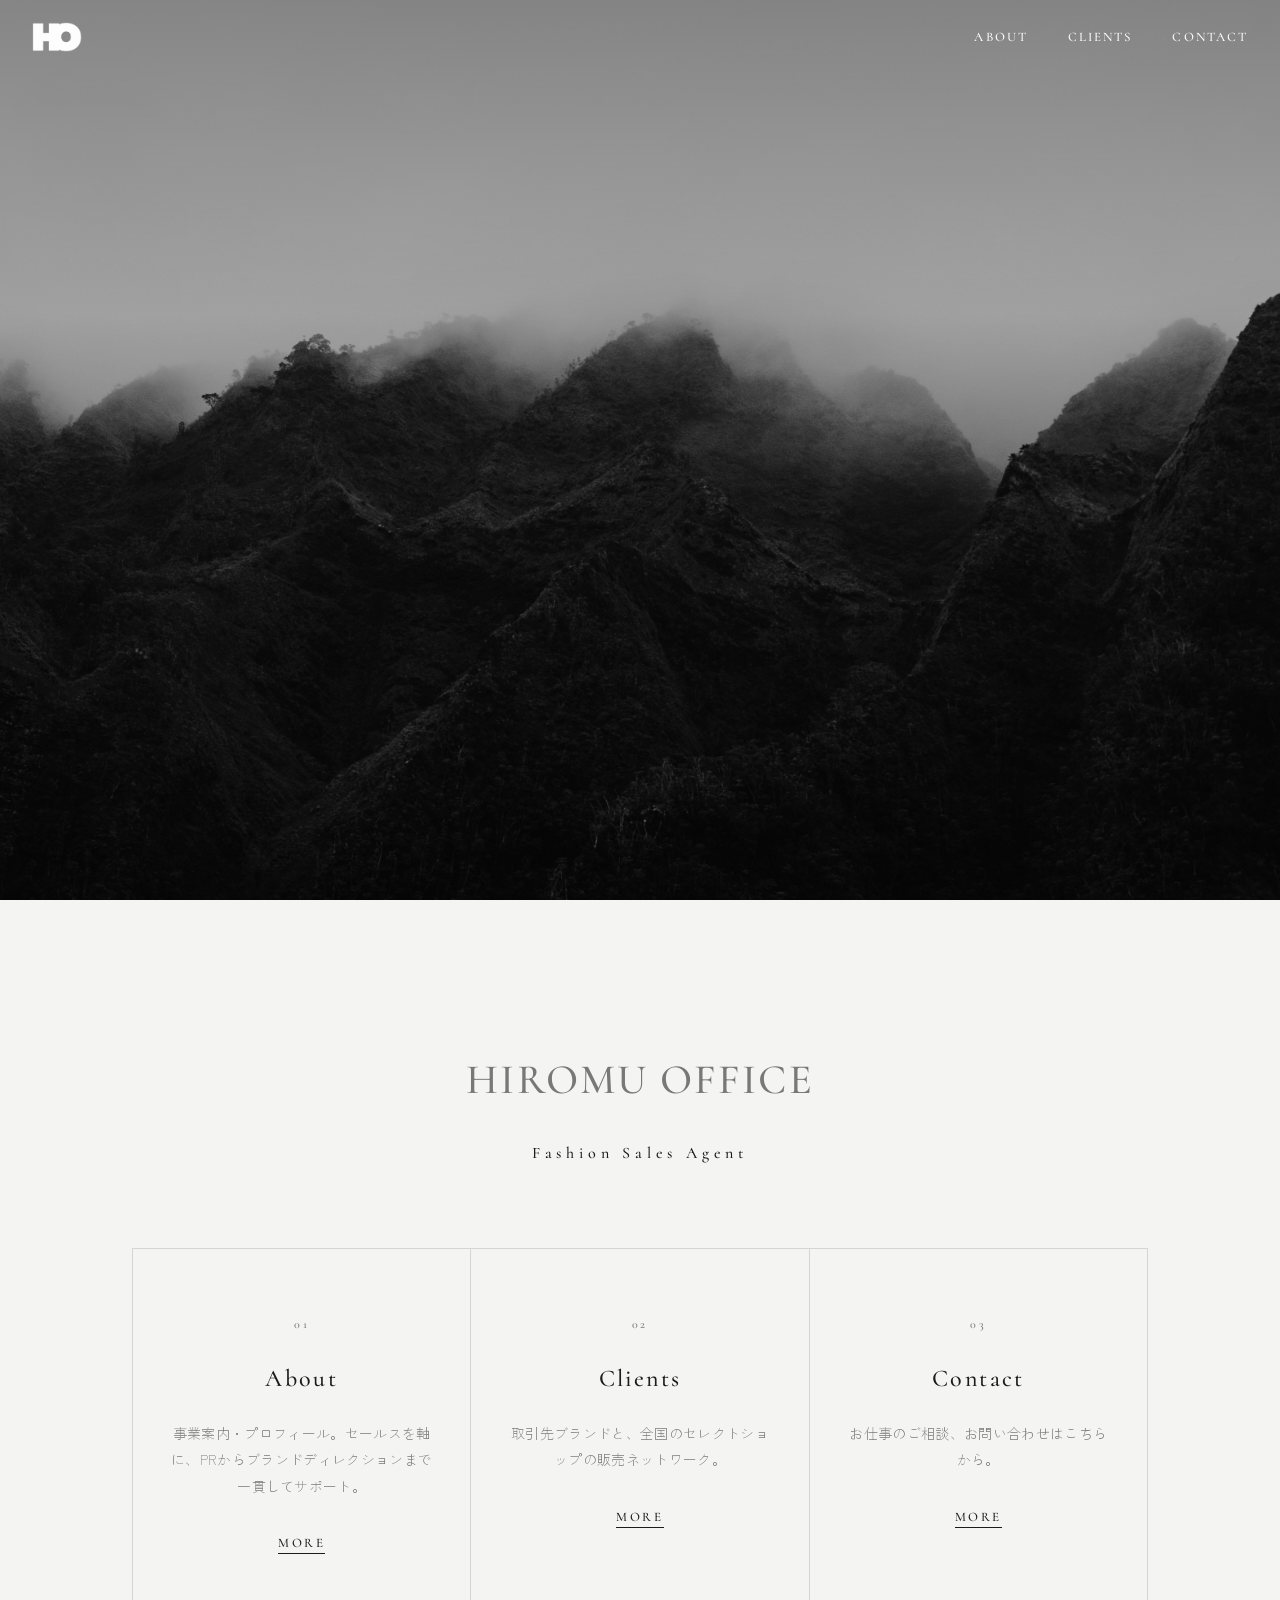
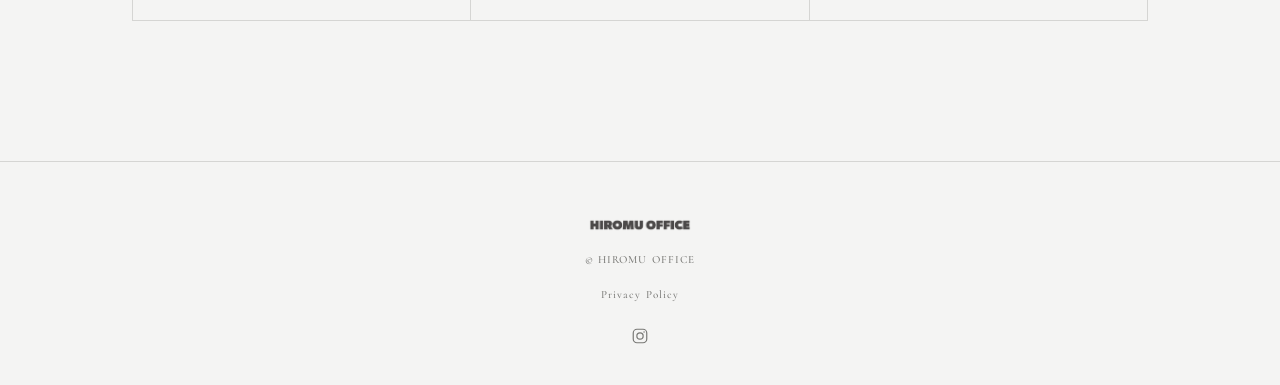
==== commit bfb49183: "Swap font sizes between HIROMU OFFICE and Fashion Sales Agent on TOP page" ====
--- a/index.html
+++ b/index.html
@@ -30,8 +30,8 @@
 <section class="section-pad" id="explore">
   <div class="wrap">
     <div class="section-head">
-      <span class="eyebrow">HIROMU OFFICE</span>
-      <h2 class="tagline">Fashion Sales Agent</h2>
+      <span class="eyebrow eyebrow-large">HIROMU OFFICE</span>
+      <h2 class="tagline tagline-small">Fashion Sales Agent</h2>
     </div>
     <div class="card-grid">
       <a class="nav-card" href="about.html">
--- a/css/style.css
+++ b/css/style.css
@@ -236,6 +236,18 @@
   color: var(--muted);
 }
 
+.alpha-note {
+  text-align: center;
+  font-family: 'Cormorant', serif;
+  font-style: italic;
+  font-weight: 400;
+  font-size: 14px;
+  letter-spacing: 0.04em;
+  color: var(--muted);
+  opacity: 0.75;
+  margin-bottom: 56px;
+}
+
 .section-head .eyebrow {
   display: block;
   margin-bottom: 18px;
@@ -252,6 +264,16 @@
   font-weight: 500;
   font-size: clamp(24px, 4vw, 42px);
   letter-spacing: 0.03em;
+}
+
+.eyebrow-large {
+  font-size: clamp(24px, 4vw, 42px);
+  letter-spacing: 0.05em;
+}
+
+h2.tagline.tagline-small {
+  font-size: 16px;
+  letter-spacing: 0.3em;
 }
 
 /* Nav cards on top page */
@@ -571,16 +593,14 @@
 
 /* Clients */
 .client-grid {
-  max-width: 900px;
+  max-width: 460px;
   margin: 0 auto;
   display: flex;
-  flex-wrap: wrap;
-  justify-content: center;
-  gap: 64px 40px;
+  flex-direction: column;
+  gap: 110px;
 }
 
 .client-card {
-  flex: 0 1 260px;
   text-align: center;
 }
 
@@ -603,23 +623,20 @@
   transform: scale(1.03);
 }
 
+.client-logo-wrap {
+  display: flex;
+  align-items: center;
+  justify-content: center;
+  height: 56px;
+}
+
 .client-logo {
   display: block;
-  margin: 0 auto;
-  max-width: 200px;
-  max-height: 46px;
+  max-width: 220px;
+  max-height: 100%;
   width: auto;
   height: auto;
-}
-
-.client-card.no-image {
-  padding: 60px 0;
-  border: 1px solid var(--line);
-}
-
-.client-card.no-image .client-logo {
-  max-height: 56px;
-  opacity: 0.85;
+  object-fit: contain;
 }
 
 
@@ -916,9 +933,7 @@
 
   .timeline-item { grid-template-columns: 1fr; gap: 10px; }
 
-  .client-grid { gap: 56px 24px; }
-
-  .client-card { flex-basis: 100%; max-width: 320px; }
+  .client-grid { gap: 70px; }
 
   .section-pad { padding: 90px 0; }
 }
